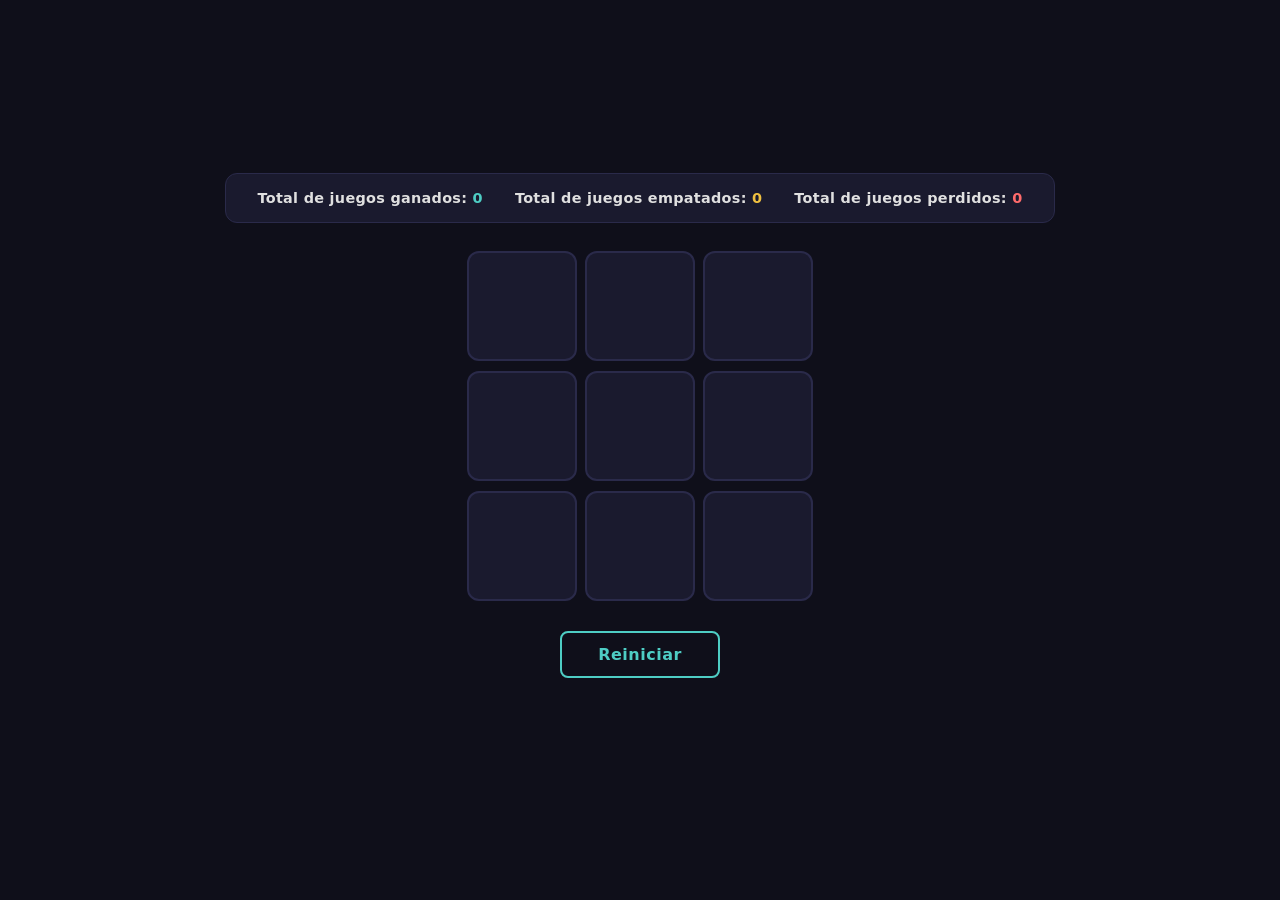
==== index.html @ 3ec48b40 "Añadido el proyecto de JS de tres en raya" ====
<!DOCTYPE html>
<html lang="en">
<head>
    <meta charset="UTF-8">
    <meta name="viewport" content="width=device-width, initial-scale=1.0">
    <title>Tres en Raya</title>
    <link rel="stylesheet" href="index.css">
</head>
<body>
    <div id="resultado">

    <strong><p id="winJugador">Total de juegos ganados: <span id="winCountPlayer">0</span></p></strong>
    <strong><p id="draw">Total de juegos empatados: <span id="drawCount">0</span></p></strong>
    <strong><p id="winMaquina">Total de juegos perdidos: <span id="winCountMachine">0</span></p></strong>
    </div>
    <table id="tablaPrincipal" onclick="Jugar(event)">
            <tr>
                <td><button id="1"></button></td>
                <td><button id="2"></button></td>
                <td><button id="3"></button></td>
            </tr>
            <tr>
                <td><button id="4"></button></td>
                <td><button id="5"></button></td>
                <td><button id="6"></button></td>
            </tr>
            <tr>
                <td><button id="7"></button></td>
                <td><button id="8"></button></td>
                <td><button id="9"></button></td>
            </tr>
    </table>

    <button id="reiniciar" onclick="Reiniciar()">Reiniciar</button>
    <div id="mensajeGanador"></div>
    
    <script src="main.js"></script>
</body>
</html>
---- index.css ----
* {
    margin: 0;
    padding: 0;
    box-sizing: border-box;
}

body {
    display: flex;
    flex-direction: column;
    align-items: center;
    justify-content: center;
    min-height: 100vh;
    background: #0f0f1a;
    font-family: 'Segoe UI', system-ui, sans-serif;
    color: #e0e0e0;
    gap: 24px;
}

/* Marcador */
#resultado {
    display: flex;
    gap: 32px;
    background: #1a1a2e;
    padding: 16px 32px;
    border-radius: 12px;
    border: 1px solid #2a2a4a;
}

#resultado p {
    font-size: 0.9rem;
    font-weight: 600;
    letter-spacing: 0.3px;
}

#winJugador span {
    color: #4ecdc4;
}

#draw span {
    color: #f0c040;
}

#winMaquina span {
    color: #ff6b6b;
}

/* Tablero */
table {
    border-collapse: collapse;
}

td {
    padding: 4px;
}

button {
    font-family: 'Segoe UI', system-ui, sans-serif;
}

/* Botones del tablero */
#tablaPrincipal button {
    width: 110px;
    height: 110px;
    font-size: 2.8rem;
    font-weight: 700;
    background: #1a1a2e;
    color: #4ecdc4;
    border: 2px solid #2a2a4a;
    border-radius: 12px;
    cursor: pointer;
    transition: background 0.2s, transform 0.1s, box-shadow 0.2s;
}

#tablaPrincipal button:hover {
    background: #22223a;
    transform: scale(1.04);
    box-shadow: 0 0 16px rgba(78, 205, 196, 0.15);
}

#tablaPrincipal button:active {
    transform: scale(0.96);
}

#tablaPrincipal button:disabled {
    cursor: default;
    transform: none;
    box-shadow: none;
}

/* Reiniciar */
#reiniciar {
    padding: 12px 36px;
    font-size: 1rem;
    font-weight: 600;
    background: transparent;
    color: #4ecdc4;
    border: 2px solid #4ecdc4;
    border-radius: 8px;
    cursor: pointer;
    transition: background 0.2s, color 0.2s;
    letter-spacing: 0.5px;
}

#reiniciar:hover {
    background: #4ecdc4;
    color: #0f0f1a;
}

/* Mensaje ganador */
#mensajeGanador {
    font-size: 1.4rem;
    font-weight: 700;
    padding: 12px 28px;
    border-radius: 8px;
    opacity: 0;
    transform: translateY(8px);
    transition: opacity 0.3s, transform 0.3s;
    background: #1a1a2e;
    border: 1px solid #2a2a4a;
}

#mensajeGanador.visible {
    opacity: 1;
    transform: translateY(0);
}
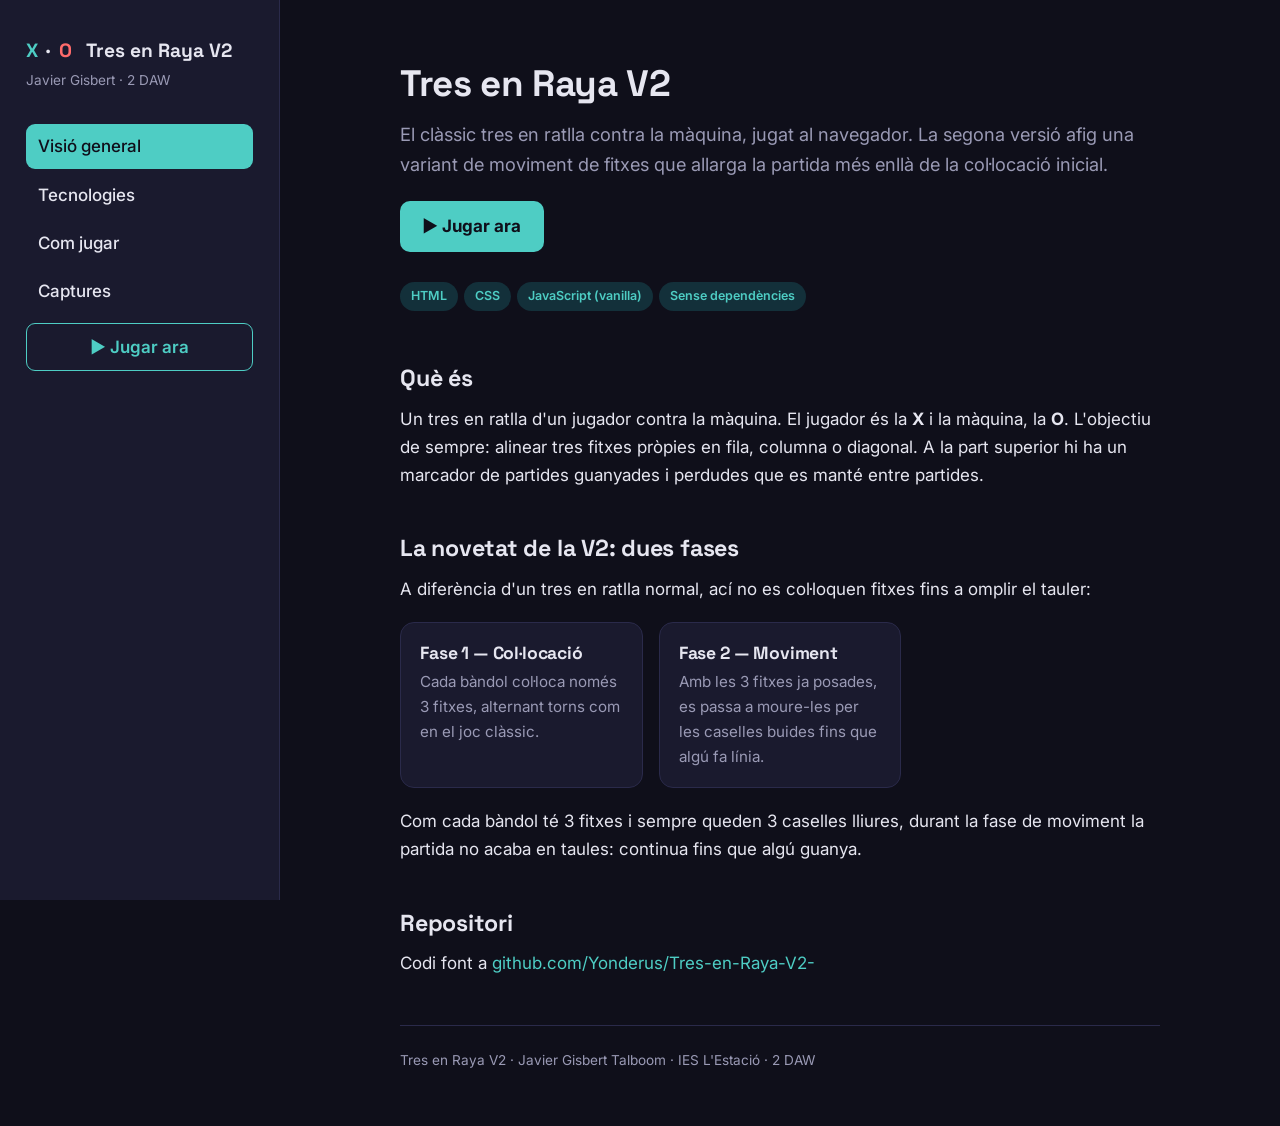
==== commit a18ac580: "Mou la web a l'arrel de gh-pages" ====
--- a/index.html
+++ b/index.html
@@ -1,39 +1,49 @@
 <!DOCTYPE html>
-<html lang="en">
+<html lang="ca">
 <head>
-    <meta charset="UTF-8">
-    <meta name="viewport" content="width=device-width, initial-scale=1.0">
-    <title>Tres en Raya</title>
-    <link rel="stylesheet" href="index.css">
+<meta charset="UTF-8">
+<meta name="viewport" content="width=device-width, initial-scale=1">
+<title>Tres en Raya V2 — Visió general</title>
+<link rel="preconnect" href="https://fonts.googleapis.com"><link rel="preconnect" href="https://fonts.gstatic.com" crossorigin><link href="https://fonts.googleapis.com/css2?family=Inter:wght@400;500;600&family=Space+Grotesk:wght@500;700&family=JetBrains+Mono:wght@400;500&display=swap" rel="stylesheet">
+<link rel="stylesheet" href="css/style.css">
 </head>
 <body>
-    <div id="resultado">
+<div class="layout">
+  <aside class="sidebar">
+    <div class="brand"><span class="x">X</span>·<span class="o">O</span>&nbsp;Tres en Raya V2</div>
+    <p class="brand-sub">Javier Gisbert · 2 DAW</p>
+    <nav class="nav">
+      <a href="index.html" class="active">Visió general</a>
+      <a href="tecnologies.html">Tecnologies</a>
+      <a href="tutorial.html">Com jugar</a>
+      <a href="captures.html">Captures</a>
+      <a href="joc/index.html" class="play">▶ Jugar ara</a>
+    </nav>
+  </aside>
+  <main class="main"><div class="content">
 
-    <strong><p id="winJugador">Total de juegos ganados: <span id="winCountPlayer">0</span></p></strong>
-    <strong><p id="draw">Total de juegos empatados: <span id="drawCount">0</span></p></strong>
-    <strong><p id="winMaquina">Total de juegos perdidos: <span id="winCountMachine">0</span></p></strong>
+    <h1>Tres en Raya V2</h1>
+    <p class="lead">El clàssic tres en ratlla contra la màquina, jugat al navegador. La segona versió afig una variant de moviment de fitxes que allarga la partida més enllà de la col·locació inicial.</p>
+    <a class="cta" href="joc/index.html">▶ Jugar ara</a>
+    <div style="margin:1.2rem 0">
+      <span class="tag">HTML</span><span class="tag">CSS</span><span class="tag">JavaScript (vanilla)</span><span class="tag">Sense dependències</span>
     </div>
-    <table id="tablaPrincipal" onclick="Jugar(event)">
-            <tr>
-                <td><button id="1"></button></td>
-                <td><button id="2"></button></td>
-                <td><button id="3"></button></td>
-            </tr>
-            <tr>
-                <td><button id="4"></button></td>
-                <td><button id="5"></button></td>
-                <td><button id="6"></button></td>
-            </tr>
-            <tr>
-                <td><button id="7"></button></td>
-                <td><button id="8"></button></td>
-                <td><button id="9"></button></td>
-            </tr>
-    </table>
 
-    <button id="reiniciar" onclick="Reiniciar()">Reiniciar</button>
-    <div id="mensajeGanador"></div>
-    
-    <script src="main.js"></script>
+    <h2>Què és</h2>
+    <p>Un tres en ratlla d'un jugador contra la màquina. El jugador és la <strong>X</strong> i la màquina, la <strong>O</strong>. L'objectiu de sempre: alinear tres fitxes pròpies en fila, columna o diagonal. A la part superior hi ha un marcador de partides guanyades i perdudes que es manté entre partides.</p>
+
+    <h2>La novetat de la V2: dues fases</h2>
+    <p>A diferència d'un tres en ratlla normal, ací no es col·loquen fitxes fins a omplir el tauler:</p>
+    <div class="grid">
+      <div class="card"><h3>Fase 1 — Col·locació</h3><p>Cada bàndol col·loca només 3 fitxes, alternant torns com en el joc clàssic.</p></div>
+      <div class="card"><h3>Fase 2 — Moviment</h3><p>Amb les 3 fitxes ja posades, es passa a moure-les per les caselles buides fins que algú fa línia.</p></div>
+    </div>
+    <p>Com cada bàndol té 3 fitxes i sempre queden 3 caselles lliures, durant la fase de moviment la partida no acaba en taules: continua fins que algú guanya.</p>
+
+    <h2>Repositori</h2>
+    <p>Codi font a <a href="https://github.com/Yonderus/Tres-en-Raya-V2-">github.com/Yonderus/Tres-en-Raya-V2-</a></p>
+    <footer>Tres en Raya V2 · Javier Gisbert Talboom · IES L'Estació · 2 DAW</footer>
+  </div></main>
+</div>
 </body>
-</html>+</html>
--- a/css/style.css
+++ b/css/style.css
@@ -0,0 +1,53 @@
+:root{
+  --bg:#0f0f1a; --surface:#1a1a2e; --ink:#e6e6f0; --muted:#9a9ab5;
+  --line:#2a2a4a; --accent:#4ecdc4; --accent-2:#3bb3ab; --accent-soft:#13303a;
+  --code-bg:#12121f; --code-ink:#d6f5f1; --sidebar:280px; --maxw:760px;
+}
+*{box-sizing:border-box}
+html{scroll-behavior:smooth}
+body{margin:0; background:var(--bg); color:var(--ink);
+  font-family:"Inter",system-ui,-apple-system,"Segoe UI",Roboto,sans-serif; font-size:17px; line-height:1.65; -webkit-font-smoothing:antialiased}
+h1,h2,h3{font-family:"Space Grotesk","Inter",system-ui,sans-serif; line-height:1.2; letter-spacing:-.01em}
+h1{font-size:2.3rem; margin:.2em 0 .1em}
+h2{font-size:1.45rem; margin:2em 0 .5em}
+h3{font-size:1.1rem; margin:1.5em 0 .4em}
+p{margin:.7em 0} a{color:var(--accent); text-decoration:none} a:hover{text-decoration:underline}
+code{font-family:"JetBrains Mono",ui-monospace,Menlo,Consolas,monospace; font-size:.9em; background:var(--accent-soft); color:var(--accent); padding:.12em .42em; border-radius:5px}
+pre{background:var(--code-bg); color:var(--code-ink); padding:1.1rem 1.3rem; border-radius:12px; overflow-x:auto; border:1px solid var(--line);
+  font-family:"JetBrains Mono",ui-monospace,Menlo,Consolas,monospace; font-size:.86rem; line-height:1.6}
+pre code{background:none; color:inherit; padding:0}
+.layout{display:flex; min-height:100vh}
+.sidebar{width:var(--sidebar); flex:0 0 var(--sidebar); background:var(--surface); border-right:1px solid var(--line); padding:2.2rem 1.6rem; position:sticky; top:0; height:100vh}
+.brand{font-family:"Space Grotesk",sans-serif; font-weight:700; font-size:1.2rem; display:flex; align-items:center; gap:.55rem}
+.brand .x{color:var(--accent)} .brand .o{color:#ff6b6b}
+.brand-sub{color:var(--muted); font-size:.85rem; margin:.15rem 0 2rem}
+.nav a{display:block; color:var(--ink); padding:.55rem .8rem; border-radius:9px; font-weight:500; margin-bottom:.15rem}
+.nav a:hover{background:#22223a; text-decoration:none}
+.nav a.active{background:var(--accent); color:#0f0f1a}
+.nav a.play{border:1px solid var(--accent); color:var(--accent); margin-top:.6rem; text-align:center; font-weight:600}
+.nav a.play:hover{background:var(--accent); color:#0f0f1a}
+.main{flex:1; padding:3.4rem 2.4rem; display:flex; justify-content:center}
+.content{width:100%; max-width:var(--maxw)}
+.lead{font-size:1.14rem; color:var(--muted)}
+.cta{display:inline-block; background:var(--accent); color:#0f0f1a; font-weight:700; padding:.7rem 1.4rem; border-radius:10px; margin:.6rem 0}
+.cta:hover{background:var(--accent-2); text-decoration:none}
+.tag{display:inline-block; background:var(--accent-soft); color:var(--accent); font-size:.78rem; font-weight:600; padding:.28rem .7rem; border-radius:999px; margin:0 .35rem .45rem 0}
+.grid{display:grid; grid-template-columns:repeat(auto-fill,minmax(220px,1fr)); gap:1rem; margin:1.2rem 0}
+.card{background:var(--surface); border:1px solid var(--line); border-radius:14px; padding:1.1rem 1.2rem}
+.card h3{margin:.1em 0 .3em; color:var(--ink)} .card p{margin:0; color:var(--muted); font-size:.95rem}
+.shot{background:var(--surface); border:1px solid var(--line); border-radius:14px; overflow:hidden; margin:1.4rem 0}
+.shot img{display:block; width:100%; height:auto}
+.shot figcaption{padding:.7rem 1rem; color:var(--muted); font-size:.88rem; border-top:1px solid var(--line)}
+.steps{counter-reset:s; list-style:none; padding:0; margin:1.2rem 0}
+.steps li{counter-increment:s; position:relative; padding:0 0 1.4rem 3rem; border-left:2px solid var(--line); margin-left:1rem}
+.steps li:last-child{border-left-color:transparent}
+.steps li::before{content:counter(s); position:absolute; left:-1rem; top:-.15rem; width:2rem; height:2rem; background:var(--accent); color:#0f0f1a; border-radius:50%; display:flex; align-items:center; justify-content:center; font-weight:700; font-size:.9rem}
+.steps li strong{display:block; margin-bottom:.15rem; color:var(--ink)}
+footer{color:var(--muted); font-size:.85rem; margin-top:3rem; padding-top:1.4rem; border-top:1px solid var(--line)}
+@media(max-width:820px){
+  .layout{flex-direction:column}
+  .sidebar{width:100%; flex:none; height:auto; position:static; border-right:none; border-bottom:1px solid var(--line); padding:1.4rem}
+  .brand-sub{margin-bottom:1rem} .nav{display:flex; flex-wrap:wrap; gap:.3rem} .nav a{margin:0}
+  .nav a.play{margin-top:0}
+  .main{padding:2rem 1.3rem} h1{font-size:1.8rem}
+}
